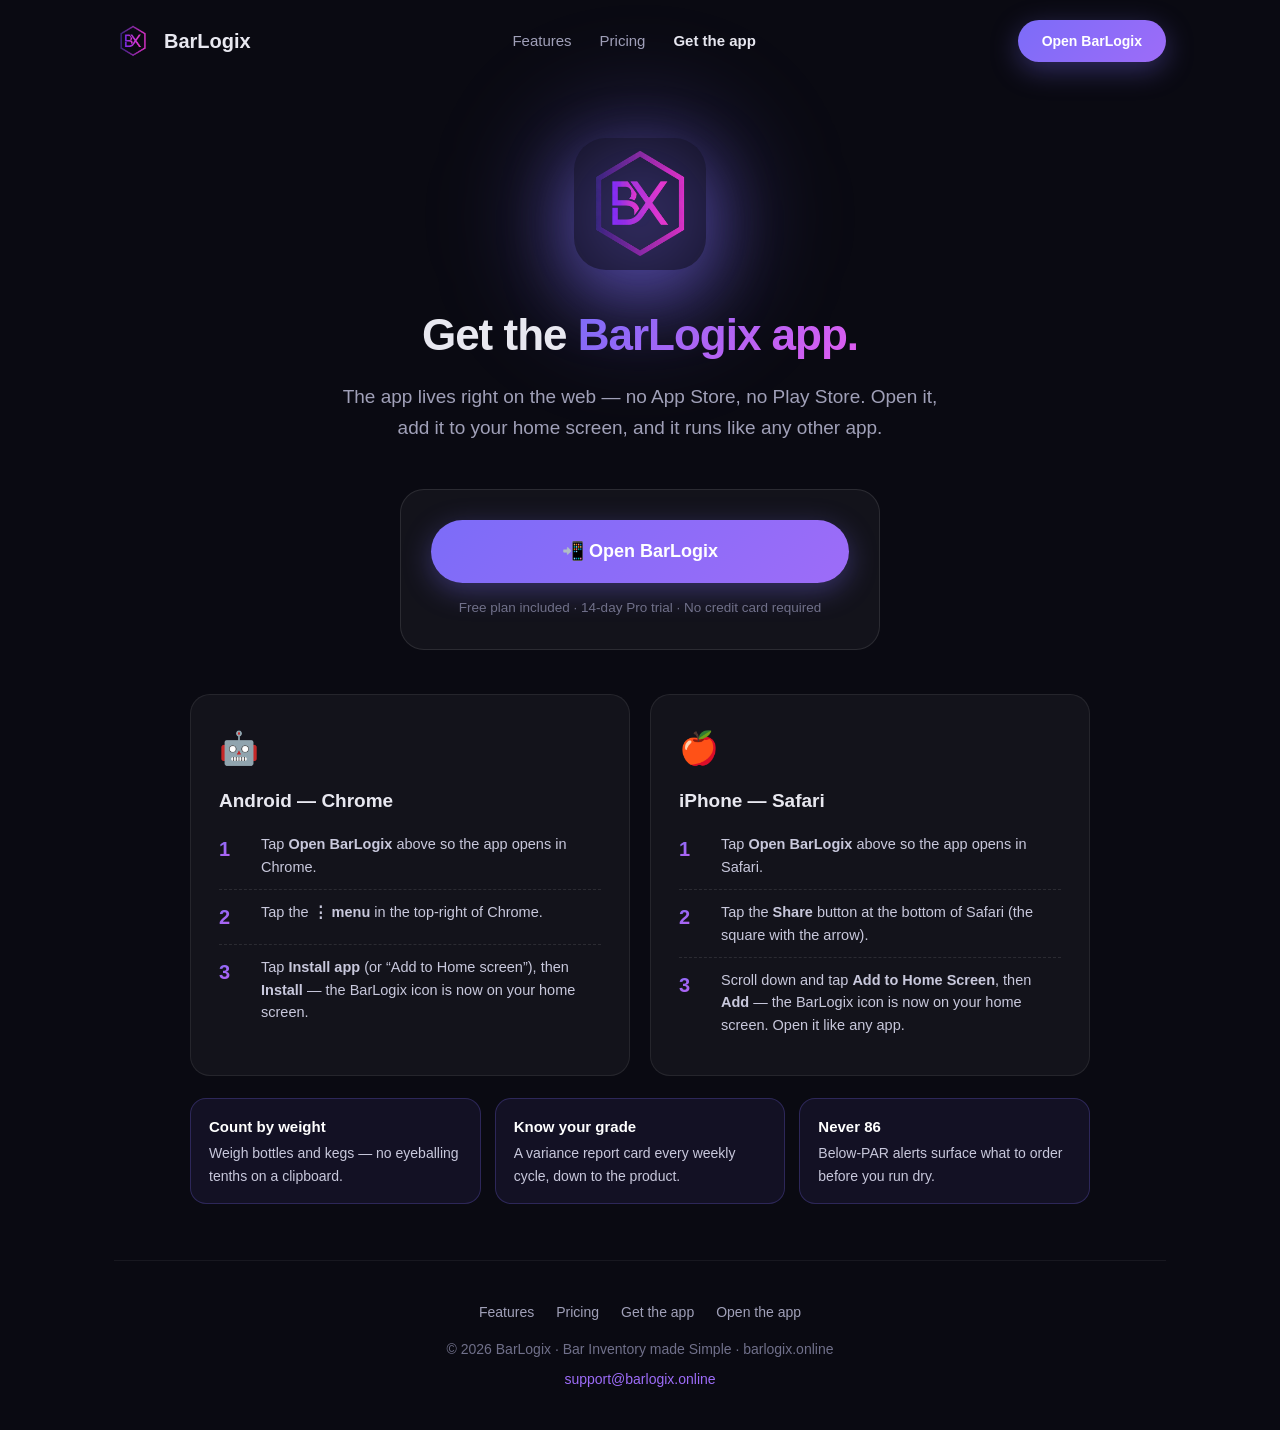
==== app.html @ 770adece "BarLogix marketing site: landing + pricing + get-the-app (approved designs)" ====
<!DOCTYPE html>
<html lang="en">
<head>
<meta charset="UTF-8">
<meta name="viewport" content="width=device-width, initial-scale=1.0">
<title>Get the App — BarLogix</title>
<meta name="description" content="Get BarLogix on your phone: open the app and add it to your home screen — no App Store, no Play Store. Count liquor, beer and kegs by weight, track PAR, see your grade every cycle.">
<meta name="theme-color" content="#0a0a12">
<link rel="icon" href="img/barlogix-logo.png">
<link rel="apple-touch-icon" href="img/barlogix-logo.png">
<link rel="stylesheet" href="styles.css">
</head>
<body>
<div class="wrap">

  <nav>
    <a class="brand" href="index.html"><img src="img/barlogix-logo.png" alt="BarLogix logo">BarLogix</a>
    <div class="links">
      <a href="index.html#features">Features</a>
      <a href="pricing.html">Pricing</a>
      <a href="app.html" class="active">Get the app</a>
    </div>
    <a class="btn btn-primary" href="https://barlogix.base44.app" style="padding:10px 24px; font-size:14px;">Open BarLogix</a>
  </nav>

  <div class="app-hero">
    <div class="glow"></div>
    <img class="app-icon" src="img/barlogix-logo.png" alt="BarLogix app icon">
    <h1>Get the <span class="grad-text">BarLogix app.</span></h1>
    <p class="sub">The app lives right on the web — no App Store, no Play Store. Open it, add it to your home screen, and it runs like any other app.</p>
  </div>

  <div class="app-card">
    <a class="btn btn-primary btn-open" href="https://barlogix.base44.app">📲 Open BarLogix</a>
    <p class="fine">Free plan included · 14-day Pro trial · No credit card required</p>
  </div>

  <div class="install-grid">
    <div class="install-card">
      <div class="plat">🤖</div>
      <h3>Android — Chrome</h3>
      <div class="step-row"><span class="step-num">1</span><p>Tap <b>Open BarLogix</b> above so the app opens in Chrome.</p></div>
      <div class="step-row"><span class="step-num">2</span><p>Tap the <b>⋮ menu</b> in the top-right of Chrome.</p></div>
      <div class="step-row"><span class="step-num">3</span><p>Tap <b>Install app</b> (or “Add to Home screen”), then <b>Install</b> — the BarLogix icon is now on your home screen.</p></div>
    </div>
    <div class="install-card">
      <div class="plat">🍎</div>
      <h3>iPhone — Safari</h3>
      <div class="step-row"><span class="step-num">1</span><p>Tap <b>Open BarLogix</b> above so the app opens in Safari.</p></div>
      <div class="step-row"><span class="step-num">2</span><p>Tap the <b>Share</b> button at the bottom of Safari (the square with the arrow).</p></div>
      <div class="step-row"><span class="step-num">3</span><p>Scroll down and tap <b>Add to Home Screen</b>, then <b>Add</b> — the BarLogix icon is now on your home screen. Open it like any app.</p></div>
    </div>
  </div>

  <div class="perks">
    <div class="perk"><b>Count by weight</b>Weigh bottles and kegs — no eyeballing tenths on a clipboard.</div>
    <div class="perk"><b>Know your grade</b>A variance report card every weekly cycle, down to the product.</div>
    <div class="perk"><b>Never 86</b>Below-PAR alerts surface what to order before you run dry.</div>
  </div>

  <footer>
    <div class="flinks">
      <a href="index.html#features">Features</a>
      <a href="pricing.html">Pricing</a>
      <a href="app.html">Get the app</a>
      <a href="https://barlogix.base44.app">Open the app</a>
    </div>
    <p>© 2026 BarLogix · Bar Inventory made Simple · barlogix.online</p>
    <p style="margin-top:8px;"><a class="mail" href="mailto:support@barlogix.online">support@barlogix.online</a></p>
  </footer>

</div>
</body>
</html>
---- styles.css ----
/* BarLogix marketing site — shared styles
   Brand: bg #0a0a12, gradient #7c6cf8 -> #e05cf0 */
* { margin:0; padding:0; box-sizing:border-box; }
body { font-family: -apple-system, BlinkMacSystemFont, 'Segoe UI', Inter, sans-serif; background:#0a0a12; color:#e8e8f0; line-height:1.6; }
a { color:#9d6cf8; }
.grad-text { background:linear-gradient(135deg,#7c6cf8,#e05cf0); -webkit-background-clip:text; background-clip:text; color:transparent; }
.wrap { max-width:1100px; margin:0 auto; padding:0 24px; }

/* Nav */
nav { display:flex; align-items:center; justify-content:space-between; padding:20px 0; gap:16px; }
nav .brand { display:flex; align-items:center; gap:12px; font-weight:700; font-size:20px; color:#e8e8f0; text-decoration:none; }
nav .brand img { width:38px; height:38px; border-radius:10px; }
nav .links { display:flex; gap:28px; font-size:15px; color:#a0a0b8; }
nav .links a { color:#a0a0b8; text-decoration:none; }
nav .links a:hover { color:#e8e8f0; }
nav .links a.active { color:#e8e8f0; font-weight:600; }

/* Buttons */
.btn { display:inline-block; padding:13px 30px; border-radius:999px; font-weight:600; font-size:16px; text-decoration:none; cursor:pointer; border:none; text-align:center; }
.btn-primary { background:linear-gradient(135deg,#7c6cf8,#9d6cf8); color:#fff; box-shadow:0 8px 28px rgba(124,108,248,.35); }
.btn-ghost { background:rgba(255,255,255,.06); color:#e8e8f0; border:1px solid rgba(255,255,255,.12); }

/* Hero */
.hero { text-align:center; padding:80px 0 60px; }
.hero img.logo { width:110px; height:110px; border-radius:28px; margin-bottom:24px; box-shadow:0 20px 60px rgba(124,108,248,.4); }
.hero h1 { font-size:56px; font-weight:800; letter-spacing:-1px; margin-bottom:16px; }
.hero p.sub { font-size:20px; color:#a0a0b8; max-width:640px; margin:0 auto 36px; }
.hero .ctas { display:flex; gap:16px; justify-content:center; flex-wrap:wrap; }
.hero .note { margin-top:16px; font-size:14px; color:#70708a; }
.hero-sm { padding:64px 0 10px; }
.hero-sm p.sub { margin-bottom:0; }

/* Phone mock (landing hero) */
.phone-mock { margin:60px auto 0; max-width:320px; background:#14141f; border:1px solid rgba(255,255,255,.1); border-radius:36px; padding:18px; box-shadow:0 30px 80px rgba(0,0,0,.5); }
.phone-mock .screen { background:#0a0a12; border-radius:24px; padding:20px 16px; text-align:left; }
.grade-card { background:linear-gradient(135deg,#7c6cf8,#5a4fd8); border-radius:18px; padding:20px; margin-bottom:14px; }
.grade-card .grade { font-size:42px; font-weight:800; }
.grade-card .lbl { font-size:13px; opacity:.85; }
.stat-row { display:flex; gap:10px; }
.stat { flex:1; background:rgba(255,255,255,.06); border:1px solid rgba(255,255,255,.08); border-radius:14px; padding:14px 10px; text-align:center; }
.stat .v { font-size:20px; font-weight:700; }
.stat .l { font-size:11px; color:#a0a0b8; }

/* Sections */
section { padding:70px 0; }
section h2 { font-size:36px; font-weight:800; text-align:center; margin-bottom:14px; letter-spacing:-.5px; }
section p.lead { text-align:center; color:#a0a0b8; max-width:640px; margin:0 auto 48px; font-size:18px; }

/* Features */
.features { display:grid; grid-template-columns:repeat(auto-fit,minmax(300px,1fr)); gap:20px; }
.feature { background:rgba(255,255,255,.04); border:1px solid rgba(255,255,255,.08); border-radius:20px; padding:28px; backdrop-filter:blur(10px); }
.feature .icon { font-size:32px; margin-bottom:14px; }
.feature h3 { font-size:19px; margin-bottom:8px; }
.feature p { color:#a0a0b8; font-size:15px; }

/* Steps */
.steps { display:grid; grid-template-columns:repeat(auto-fit,minmax(260px,1fr)); gap:20px; counter-reset:step; }
.step { background:rgba(255,255,255,.04); border:1px solid rgba(255,255,255,.08); border-radius:20px; padding:28px; position:relative; }
.step .n { display:inline-flex; align-items:center; justify-content:center; width:40px; height:40px; border-radius:50%; background:linear-gradient(135deg,#7c6cf8,#e05cf0); font-weight:800; margin-bottom:14px; }
.step h3 { font-size:18px; margin-bottom:8px; }
.step p { color:#a0a0b8; font-size:15px; }

/* Supporters */
.supporters { display:grid; grid-template-columns:repeat(auto-fit,minmax(180px,1fr)); gap:20px; }
.supporter { background:#fff; border-radius:20px; padding:22px 18px 16px; text-align:center; }
.supporter .logo-box { height:84px; display:flex; align-items:center; justify-content:center; margin-bottom:12px; }
.supporter img { max-width:100%; max-height:84px; object-fit:contain; }
.supporter .sname { color:#2a2a3a; font-size:14px; font-weight:600; line-height:1.35; }

/* Pricing */
.toggle { display:flex; align-items:center; justify-content:center; gap:14px; margin:36px 0 40px; font-size:15px; font-weight:600; }
.toggle .save { color:#e05cf0; font-size:13px; font-weight:700; }
.switch { position:relative; width:56px; height:30px; background:rgba(255,255,255,.12); border-radius:999px; cursor:pointer; border:1px solid rgba(255,255,255,.15); flex:none; }
.switch::after { content:""; position:absolute; top:3px; left:3px; width:22px; height:22px; border-radius:50%; background:linear-gradient(135deg,#7c6cf8,#e05cf0); transition:left .2s; }
.switch.annual::after { left:29px; }
.toggle .off { color:#70708a; font-weight:500; }
.pricing { display:grid; grid-template-columns:repeat(auto-fit,minmax(280px,1fr)); gap:20px; align-items:stretch; }
.plan { background:rgba(255,255,255,.04); border:1px solid rgba(255,255,255,.1); border-radius:24px; padding:36px 30px; display:flex; flex-direction:column; }
.plan.hot { border:2px solid #7c6cf8; background:rgba(124,108,248,.08); transform:scale(1.03); box-shadow:0 20px 60px rgba(124,108,248,.25); }
.plan .tag { display:inline-block; font-size:12px; font-weight:700; text-transform:uppercase; letter-spacing:1px; color:#e05cf0; margin-bottom:12px; }
.plan h3 { font-size:24px; margin-bottom:6px; }
.plan .who { color:#a0a0b8; font-size:14px; min-height:42px; }
.plan .price { font-size:44px; font-weight:800; margin:10px 0 2px; }
.plan .per { color:#a0a0b8; font-size:14px; margin-bottom:20px; }
.plan ul { list-style:none; margin-bottom:28px; flex:1; }
.plan li { padding:8px 0; font-size:15px; color:#c8c8dc; border-bottom:1px solid rgba(255,255,255,.05); }
.plan li::before { content:"✓ "; color:#7c6cf8; font-weight:700; }
.plan li.no { color:#70708a; }
.plan li.no::before { content:"— "; color:#70708a; }
.more-link { text-align:center; margin-top:28px; font-size:15px; }
.more-link a { font-weight:600; text-decoration:none; }
.more-link a:hover { text-decoration:underline; }

/* Trial band (pricing page) */
.trial { text-align:center; margin:44px auto 0; max-width:720px; background:linear-gradient(135deg,rgba(124,108,248,.15),rgba(224,92,240,.1)); border:1px solid rgba(124,108,248,.3); border-radius:24px; padding:34px 30px; }
.trial h2 { font-size:26px; font-weight:800; margin-bottom:8px; }
.trial p { color:#a0a0b8; font-size:16px; }

/* Founding setup (pricing page) */
.founding { max-width:1100px; margin:56px auto 0; }
.founding-card { border-radius:24px; padding:2px; background:linear-gradient(135deg,#7c6cf8,#e05cf0); }
.founding-inner { border-radius:22px; background:#0d0d17; padding:30px 34px; display:flex; gap:30px; align-items:center; flex-wrap:wrap; }
.founding .ftag { display:inline-block; font-size:11px; font-weight:800; letter-spacing:1.4px; color:#c9bffb; background:rgba(124,108,248,.16); padding:5px 12px; border-radius:999px; }
.founding h3 { font-size:26px; font-weight:800; margin:12px 0 8px; letter-spacing:-.3px; }
.founding p { color:#a7a7ba; font-size:15px; max-width:520px; }
.founding ul { list-style:none; margin-top:14px; color:#cfcfe0; font-size:14.5px; }
.founding ul li { margin:5px 0; }
.founding ul li::before { content:"✓  "; color:#9d6cf8; font-weight:800; }
.fprice { margin-left:auto; text-align:center; min-width:190px; }
.fprice .amt { font-size:52px; font-weight:800; line-height:1; background:linear-gradient(135deg,#7c6cf8,#e05cf0); -webkit-background-clip:text; background-clip:text; color:transparent; }
.fprice .per { color:#a7a7ba; font-size:13px; margin:6px 0 14px; }

/* FAQ (pricing page) */
section.faq { padding:64px 0 10px; }
section.faq h2 { font-size:32px; }
.qa { max-width:760px; margin:0 auto 14px; background:rgba(255,255,255,.04); border:1px solid rgba(255,255,255,.08); border-radius:18px; padding:22px 26px; }
.qa h4 { font-size:17px; margin-bottom:6px; }
.qa p { color:#a0a0b8; font-size:15px; }

/* CTA band */
.cta-band { text-align:center; background:linear-gradient(135deg,rgba(124,108,248,.15),rgba(224,92,240,.1)); border:1px solid rgba(124,108,248,.3); border-radius:28px; padding:60px 30px; margin:40px 0; }
.cta-band h2 { font-size:36px; font-weight:800; margin-bottom:12px; letter-spacing:-.5px; }
.cta-band p { color:#a0a0b8; margin-bottom:28px; }
.cta-band .ctas { display:flex; gap:16px; justify-content:center; flex-wrap:wrap; }

/* Get-the-app page */
.app-hero { text-align:center; padding:56px 0 10px; position:relative; }
.app-hero .glow { position:absolute; left:50%; top:-10px; width:290px; height:290px; transform:translateX(-50%); border-radius:50%; background:radial-gradient(circle,rgba(124,108,248,.55) 0%,transparent 65%); filter:blur(50px); pointer-events:none; }
.app-hero img.app-icon { position:relative; width:132px; height:132px; border-radius:32px; box-shadow:0 24px 70px rgba(124,108,248,.45); margin-bottom:22px; }
.app-hero h1 { position:relative; font-size:44px; font-weight:800; letter-spacing:-1px; margin-bottom:12px; }
.app-hero p.sub { position:relative; font-size:19px; color:#a0a0b8; max-width:600px; margin:0 auto; }
.app-card { max-width:480px; margin:36px auto 0; background:rgba(255,255,255,.04); border:1px solid rgba(255,255,255,.1); border-radius:24px; padding:30px; text-align:center; }
.app-card .btn-open { display:block; width:100%; padding:17px 30px; font-size:18px; }
.app-card .fine { font-size:13.5px; color:#70708a; margin-top:14px; }
.install-grid { display:grid; grid-template-columns:repeat(auto-fit,minmax(300px,1fr)); gap:20px; max-width:900px; margin:44px auto 0; }
.install-card { background:rgba(255,255,255,.04); border:1px solid rgba(255,255,255,.08); border-radius:20px; padding:28px; text-align:left; }
.install-card h3 { font-size:19px; margin-bottom:6px; }
.install-card .plat { font-size:32px; margin-bottom:12px; }
.step-row { display:flex; gap:12px; align-items:flex-start; padding:11px 0; border-bottom:1px dashed rgba(255,255,255,.1); }
.step-row:last-child { border-bottom:none; }
.step-num { flex:none; width:30px; font-size:20px; font-weight:800; background:linear-gradient(135deg,#7c6cf8,#e05cf0); -webkit-background-clip:text; background-clip:text; color:transparent; }
.step-row p { font-size:14.5px; color:#c8c8dc; line-height:1.55; }
.perks { display:grid; grid-template-columns:repeat(auto-fit,minmax(220px,1fr)); gap:14px; max-width:900px; margin:22px auto 0; }
.perk { background:rgba(124,108,248,.08); border:1px solid rgba(124,108,248,.25); border-radius:16px; padding:16px 18px; font-size:14px; color:#c8c8dc; text-align:left; }
.perk b { color:#fff; display:block; margin-bottom:3px; font-size:15px; }

/* Footer */
footer { text-align:center; padding:40px 0; color:#70708a; font-size:14px; border-top:1px solid rgba(255,255,255,.06); margin-top:56px; }
footer .flinks { display:flex; gap:22px; justify-content:center; flex-wrap:wrap; margin-bottom:14px; }
footer .flinks a { color:#a0a0b8; text-decoration:none; }
footer .flinks a:hover { color:#e8e8f0; }
footer a.mail { color:#9d6cf8; text-decoration:none; }

@media(max-width:640px){
  .hero h1{font-size:38px;}
  .hero-sm h1{font-size:34px;}
  .app-hero h1{font-size:32px;}
  section h2{font-size:28px;}
  .cta-band h2{font-size:28px;}
  .plan.hot{transform:none;}
  .fprice{margin:10px auto 0;}
  nav .links{display:none;}
}
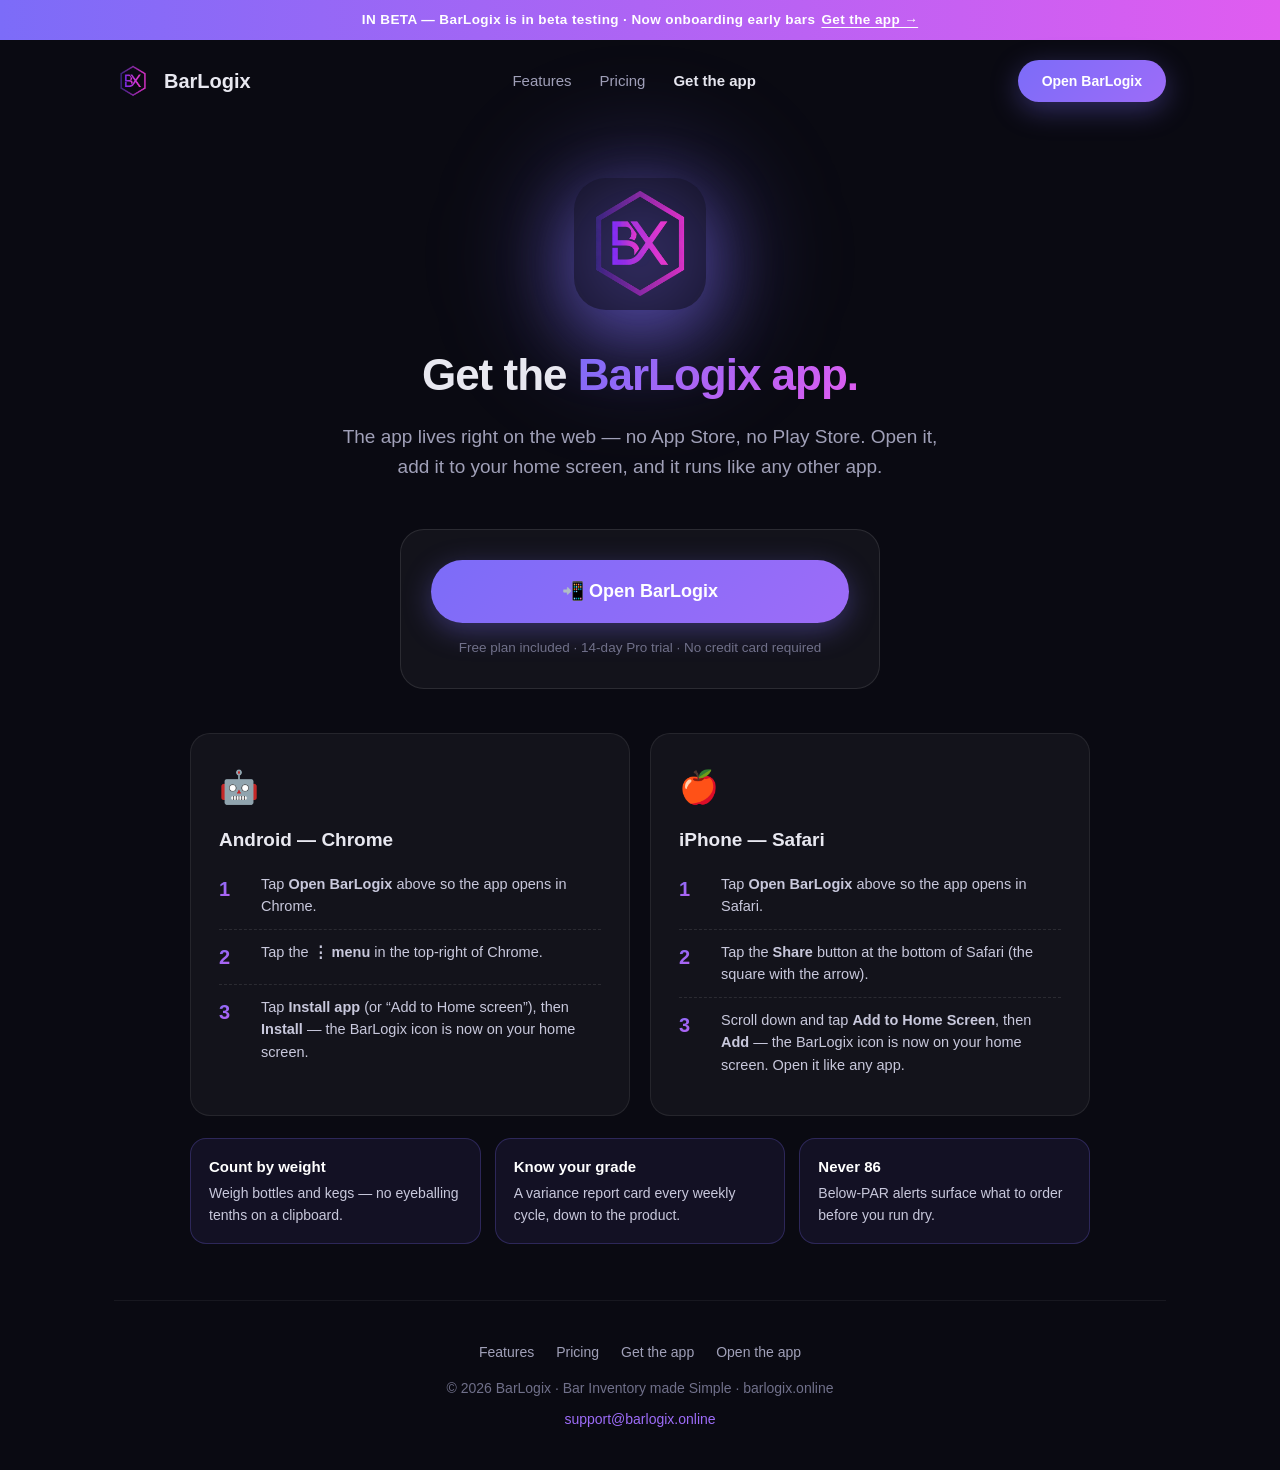
==== commit ffdb8e39: "Remove white supporter tiles (transparent on dark); add IN BETA banner to all pages" ====
--- a/app.html
+++ b/app.html
@@ -11,6 +11,7 @@
 <link rel="stylesheet" href="styles.css">
 </head>
 <body>
+<div class="beta-banner">IN BETA &mdash; BarLogix is in beta testing &middot; Now onboarding early bars<a href="app.html">Get the app &rarr;</a></div>
 <div class="wrap">
 
   <nav>
--- a/styles.css
+++ b/styles.css
@@ -62,10 +62,10 @@
 
 /* Supporters */
 .supporters { display:grid; grid-template-columns:repeat(auto-fit,minmax(180px,1fr)); gap:20px; }
-.supporter { background:#fff; border-radius:20px; padding:22px 18px 16px; text-align:center; }
+.supporter { background:transparent; padding:10px 8px 6px; text-align:center; }
 .supporter .logo-box { height:84px; display:flex; align-items:center; justify-content:center; margin-bottom:12px; }
 .supporter img { max-width:100%; max-height:84px; object-fit:contain; }
-.supporter .sname { color:#2a2a3a; font-size:14px; font-weight:600; line-height:1.35; }
+.supporter .sname { color:#c9c9d6; font-size:14px; font-weight:600; line-height:1.35; }
 
 /* Pricing */
 .toggle { display:flex; align-items:center; justify-content:center; gap:14px; margin:36px 0 40px; font-size:15px; font-weight:600; }
@@ -161,3 +161,6 @@
   .fprice{margin:10px auto 0;}
   nav .links{display:none;}
 }
+
+.beta-banner { background:linear-gradient(90deg,#7c6cf8,#e05cf0); color:#fff; text-align:center; font-size:13.5px; font-weight:700; letter-spacing:.4px; padding:9px 14px; }
+.beta-banner a { color:#fff; text-decoration:underline; text-underline-offset:3px; margin-left:6px; }
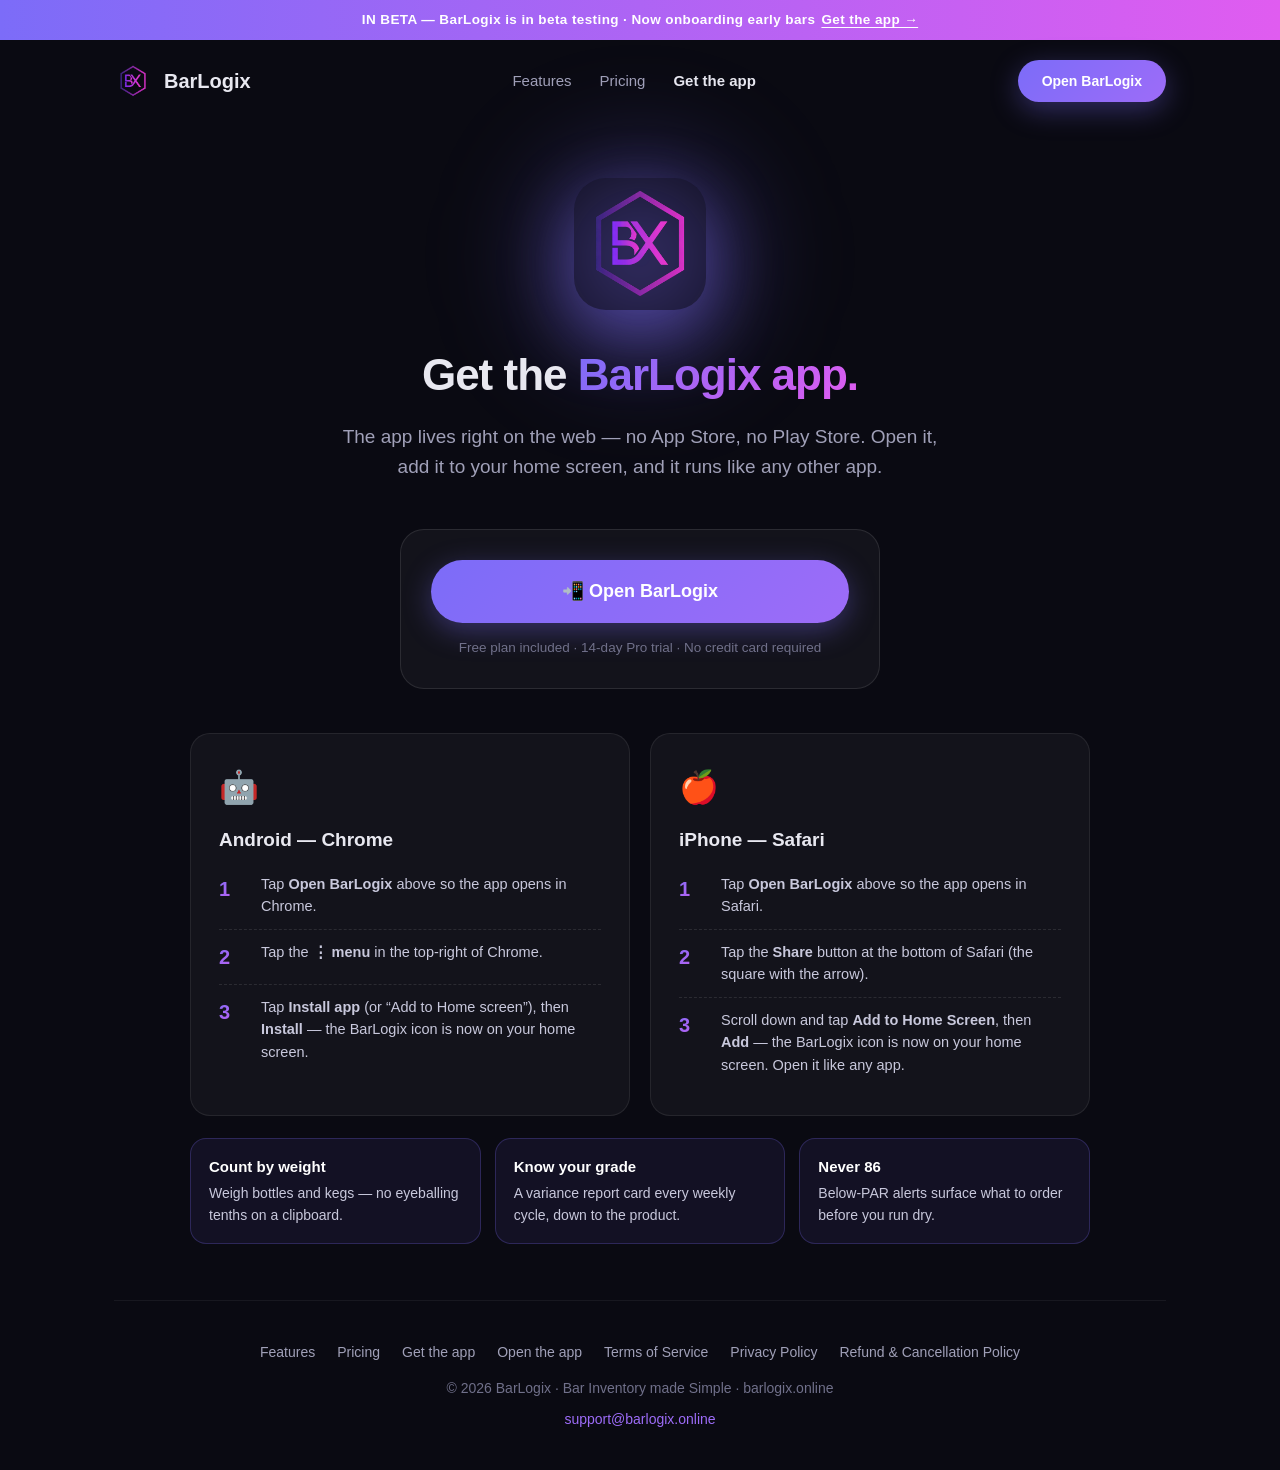
==== commit 94ab3e4d: "Footer: link the legal pages (single source of truth in the app, not copies): Terms of Service, Priv" ====
--- a/app.html
+++ b/app.html
@@ -8,7 +8,7 @@
 <meta name="theme-color" content="#0a0a12">
 <link rel="icon" href="img/barlogix-logo.png">
 <link rel="apple-touch-icon" href="img/barlogix-logo.png">
-<link rel="stylesheet" href="styles.css">
+<link rel="stylesheet" href="styles.css?v=3">
 </head>
 <body>
 <div class="beta-banner">IN BETA &mdash; BarLogix is in beta testing &middot; Now onboarding early bars<a href="app.html">Get the app &rarr;</a></div>
@@ -21,7 +21,7 @@
       <a href="pricing.html">Pricing</a>
       <a href="app.html" class="active">Get the app</a>
     </div>
-    <a class="btn btn-primary" href="https://barlogix.base44.app" style="padding:10px 24px; font-size:14px;">Open BarLogix</a>
+    <a class="btn btn-primary" href="https://app.barlogix.online" style="padding:10px 24px; font-size:14px;">Open BarLogix</a>
   </nav>
 
   <div class="app-hero">
@@ -32,7 +32,7 @@
   </div>
 
   <div class="app-card">
-    <a class="btn btn-primary btn-open" href="https://barlogix.base44.app">📲 Open BarLogix</a>
+    <a class="btn btn-primary btn-open" href="https://app.barlogix.online">📲 Open BarLogix</a>
     <p class="fine">Free plan included · 14-day Pro trial · No credit card required</p>
   </div>
 
@@ -64,7 +64,10 @@
       <a href="index.html#features">Features</a>
       <a href="pricing.html">Pricing</a>
       <a href="app.html">Get the app</a>
-      <a href="https://barlogix.base44.app">Open the app</a>
+      <a href="https://app.barlogix.online">Open the app</a>
+      <a href="https://app.barlogix.online/terms">Terms of Service</a>
+      <a href="https://app.barlogix.online/privacy">Privacy Policy</a>
+      <a href="https://app.barlogix.online/refunds">Refund &amp; Cancellation Policy</a>
     </div>
     <p>© 2026 BarLogix · Bar Inventory made Simple · barlogix.online</p>
     <p style="margin-top:8px;"><a class="mail" href="mailto:support@barlogix.online">support@barlogix.online</a></p>
--- a/styles.css
+++ b/styles.css
@@ -159,7 +159,9 @@
   .cta-band h2{font-size:28px;}
   .plan.hot{transform:none;}
   .fprice{margin:10px auto 0;}
-  nav .links{display:none;}
+  nav { flex-wrap:wrap; }
+  nav .links { display:flex; order:3; width:100%; overflow-x:auto; gap:20px; padding:2px 0 6px; white-space:nowrap; font-size:14px; -webkit-overflow-scrolling:touch; }
+  nav .links::-webkit-scrollbar { display:none; }
 }
 
 .beta-banner { background:linear-gradient(90deg,#7c6cf8,#e05cf0); color:#fff; text-align:center; font-size:13.5px; font-weight:700; letter-spacing:.4px; padding:9px 14px; }
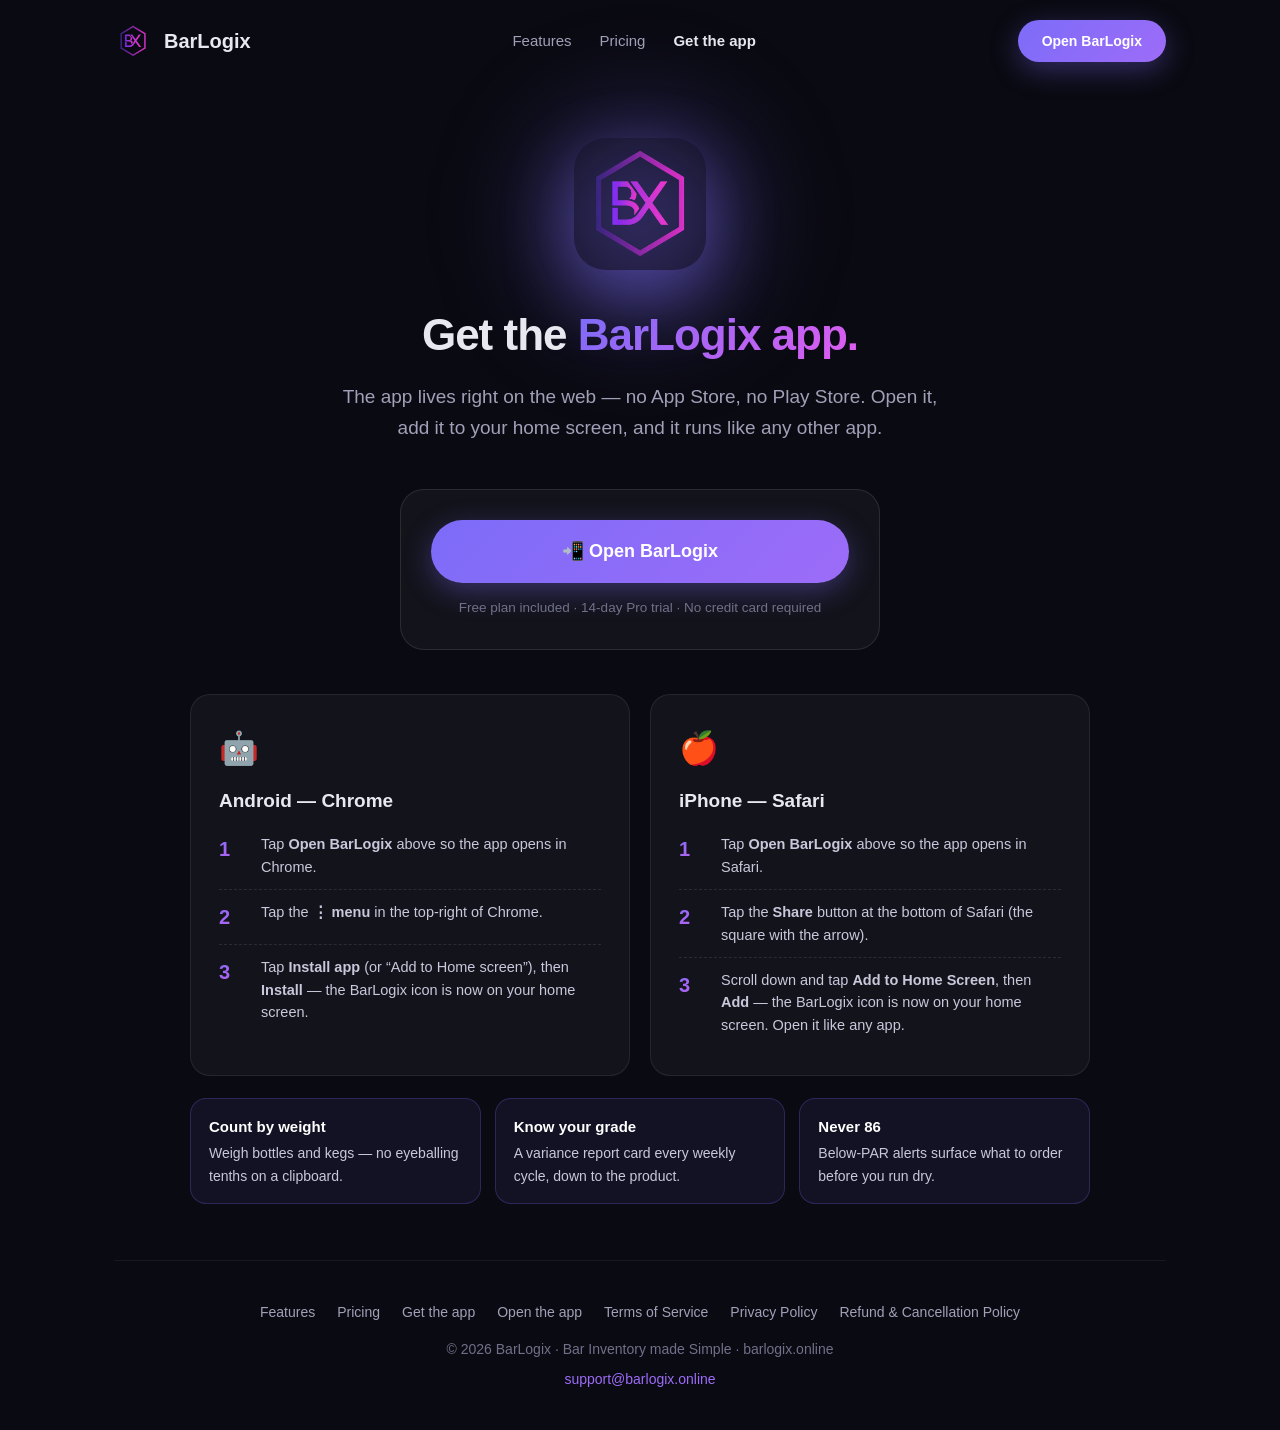
==== commit 89b06ee8: "Remove beta banner — BarLogix is live (Stripe live, first client onboarding)" ====
--- a/app.html
+++ b/app.html
@@ -11,7 +11,6 @@
 <link rel="stylesheet" href="styles.css?v=3">
 </head>
 <body>
-<div class="beta-banner">IN BETA &mdash; BarLogix is in beta testing &middot; Now onboarding early bars<a href="app.html">Get the app &rarr;</a></div>
 <div class="wrap">
 
   <nav>
--- a/styles.css
+++ b/styles.css
@@ -164,5 +164,3 @@
   nav .links::-webkit-scrollbar { display:none; }
 }
 
-.beta-banner { background:linear-gradient(90deg,#7c6cf8,#e05cf0); color:#fff; text-align:center; font-size:13.5px; font-weight:700; letter-spacing:.4px; padding:9px 14px; }
-.beta-banner a { color:#fff; text-decoration:underline; text-underline-offset:3px; margin-left:6px; }
